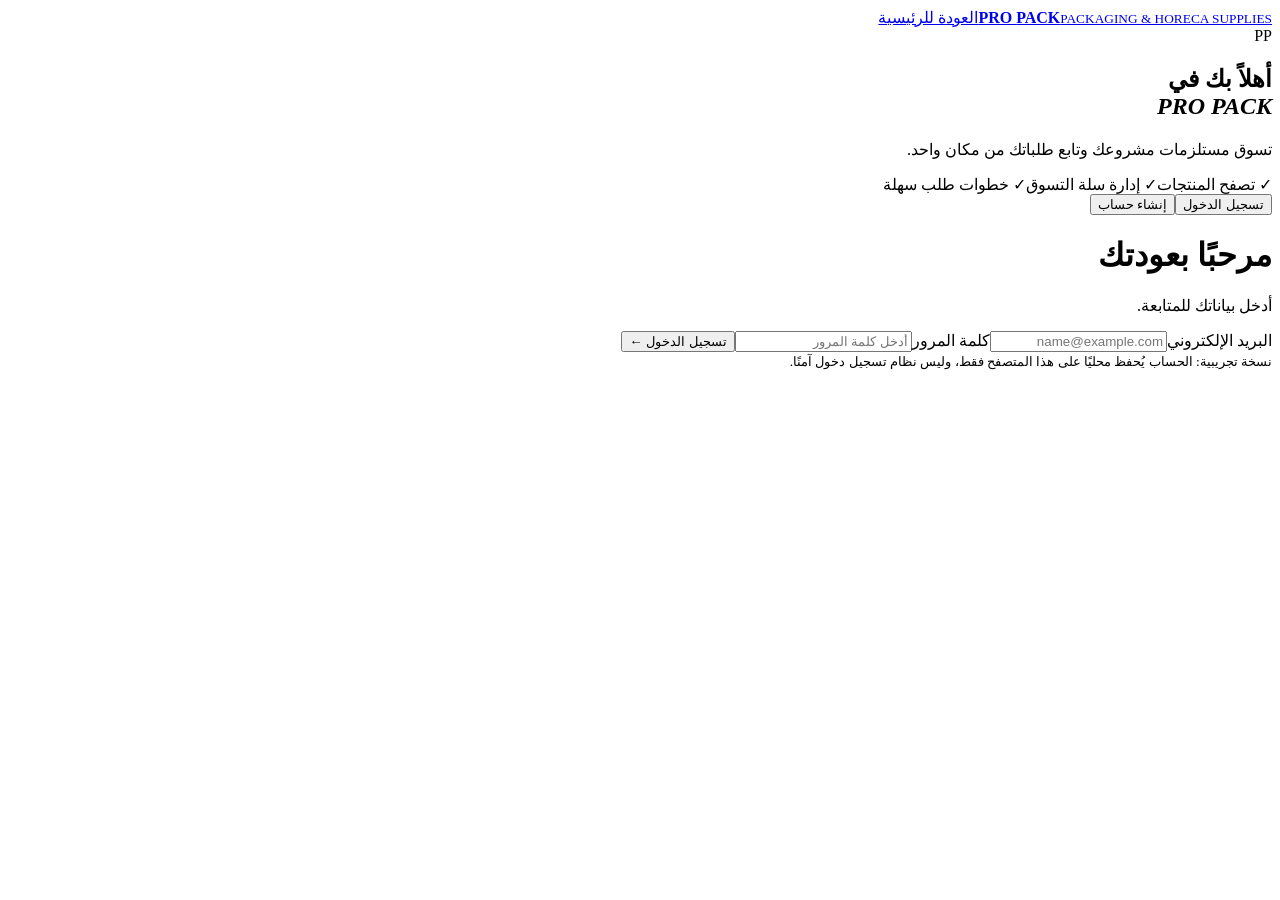
==== login.html @ 8cf64fc1 "Add files via upload" ====
<!DOCTYPE html><html lang="ar" dir="rtl"><head><meta charset="UTF-8"><meta name="viewport" content="width=device-width,initial-scale=1"><title>تسجيل الدخول | PRO PACK</title><link rel="stylesheet" href="assets/style.css"></head><body class="auth-body"><header class="auth-header"><a class="logo" href="index.html"><span class="logo-cube"><i></i><i></i><i></i></span><span><strong>PRO <b>PACK</b></strong><small>PACKAGING & HORECA SUPPLIES</small></span></a><a href="index.html">العودة للرئيسية</a></header><main class="auth-main"><div class="auth-decoration"><div class="auth-brand-icon">PP</div><h2>أهلاً بك في<br><em>PRO PACK</em></h2><p>تسوق مستلزمات مشروعك وتابع طلباتك من مكان واحد.</p><div class="auth-points"><span>✓ تصفح المنتجات</span><span>✓ إدارة سلة التسوق</span><span>✓ خطوات طلب سهلة</span></div></div><div class="auth-card"><div class="auth-tabs"><button class="auth-tab active" data-tab="login">تسجيل الدخول</button><button class="auth-tab" data-tab="register">إنشاء حساب</button></div><form id="loginForm"><h1>مرحبًا بعودتك</h1><p>أدخل بياناتك للمتابعة.</p><label>البريد الإلكتروني<input id="loginEmail" type="email" required placeholder="name@example.com"></label><label>كلمة المرور<input id="loginPassword" type="password" required minlength="4" placeholder="أدخل كلمة المرور"></label><button class="btn btn-blue full-btn" type="submit">تسجيل الدخول <b>←</b></button><div class="form-message" id="loginMessage"></div><small class="demo-warning">نسخة تجريبية: الحساب يُحفظ محليًا على هذا المتصفح فقط، وليس نظام تسجيل دخول آمنًا.</small></form><form id="registerForm" hidden><h1>إنشاء حساب جديد</h1><p>أنشئ حسابًا لتجربة واجهة المتجر.</p><label>الاسم الكامل<input id="registerName" required placeholder="اسمك أو اسم النشاط"></label><label>البريد الإلكتروني<input id="registerEmail" type="email" required placeholder="name@example.com"></label><label>كلمة المرور<input id="registerPassword" type="password" required minlength="4" placeholder="أربع خانات على الأقل"></label><button class="btn btn-blue full-btn" type="submit">إنشاء الحساب <b>←</b></button><div class="form-message" id="registerMessage"></div><small class="demo-warning">لإطلاق حقيقي، يجب ربط تسجيل الحسابات بخادم وقاعدة بيانات آمنة.</small></form></div></main><script src="assets/store.js"></script><script src="assets/auth.js"></script></body></html>
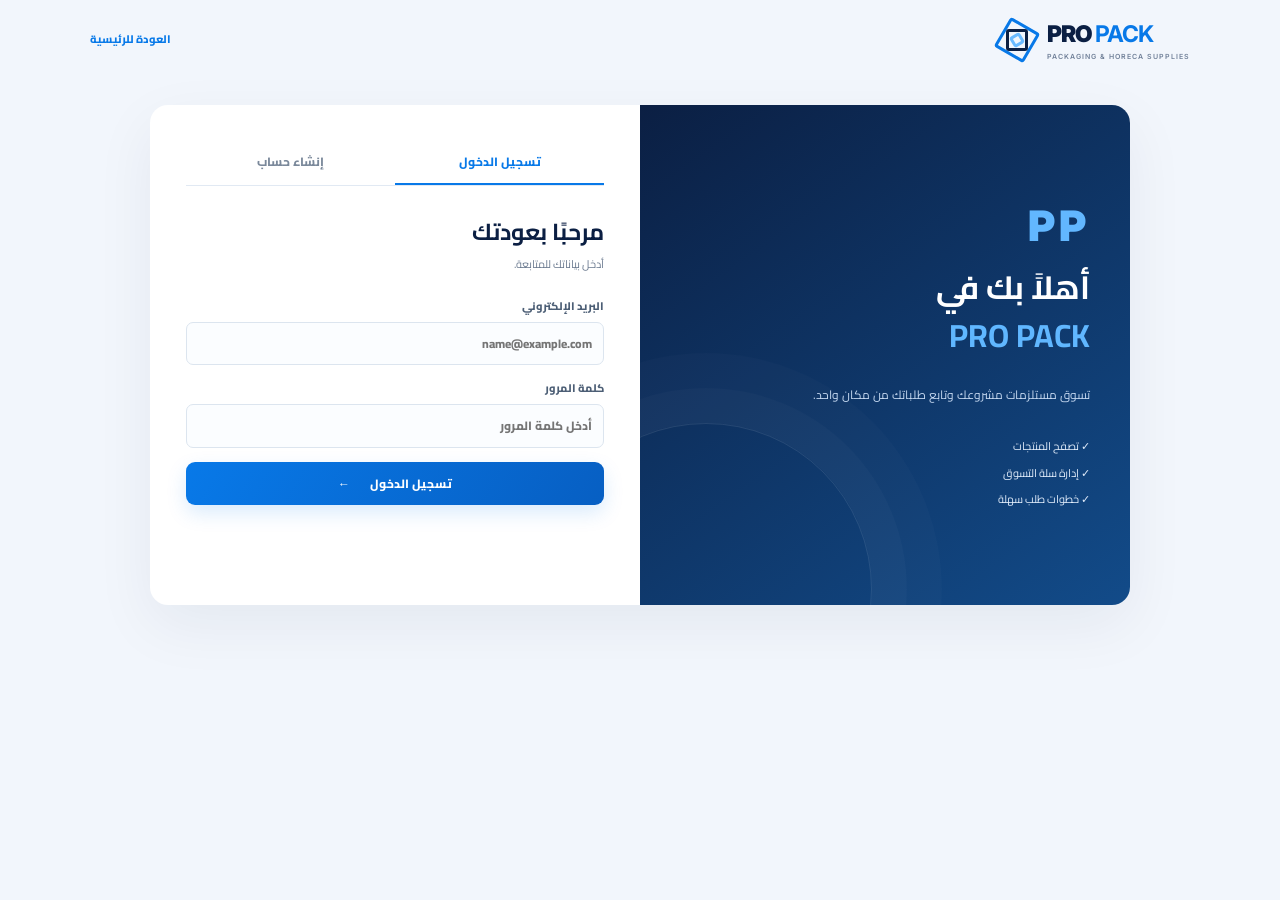
==== commit 470a0a86: "Change password minlength to 6 characters Updated password minlength requirement for login and regis" ====
--- a/login.html
+++ b/login.html
@@ -1 +1 @@
-<!DOCTYPE html><html lang="ar" dir="rtl"><head><meta charset="UTF-8"><meta name="viewport" content="width=device-width,initial-scale=1"><title>تسجيل الدخول | PRO PACK</title><link rel="stylesheet" href="assets/style.css"></head><body class="auth-body"><header class="auth-header"><a class="logo" href="index.html"><span class="logo-cube"><i></i><i></i><i></i></span><span><strong>PRO <b>PACK</b></strong><small>PACKAGING & HORECA SUPPLIES</small></span></a><a href="index.html">العودة للرئيسية</a></header><main class="auth-main"><div class="auth-decoration"><div class="auth-brand-icon">PP</div><h2>أهلاً بك في<br><em>PRO PACK</em></h2><p>تسوق مستلزمات مشروعك وتابع طلباتك من مكان واحد.</p><div class="auth-points"><span>✓ تصفح المنتجات</span><span>✓ إدارة سلة التسوق</span><span>✓ خطوات طلب سهلة</span></div></div><div class="auth-card"><div class="auth-tabs"><button class="auth-tab active" data-tab="login">تسجيل الدخول</button><button class="auth-tab" data-tab="register">إنشاء حساب</button></div><form id="loginForm"><h1>مرحبًا بعودتك</h1><p>أدخل بياناتك للمتابعة.</p><label>البريد الإلكتروني<input id="loginEmail" type="email" required placeholder="name@example.com"></label><label>كلمة المرور<input id="loginPassword" type="password" required minlength="4" placeholder="أدخل كلمة المرور"></label><button class="btn btn-blue full-btn" type="submit">تسجيل الدخول <b>←</b></button><div class="form-message" id="loginMessage"></div><small class="demo-warning">نسخة تجريبية: الحساب يُحفظ محليًا على هذا المتصفح فقط، وليس نظام تسجيل دخول آمنًا.</small></form><form id="registerForm" hidden><h1>إنشاء حساب جديد</h1><p>أنشئ حسابًا لتجربة واجهة المتجر.</p><label>الاسم الكامل<input id="registerName" required placeholder="اسمك أو اسم النشاط"></label><label>البريد الإلكتروني<input id="registerEmail" type="email" required placeholder="name@example.com"></label><label>كلمة المرور<input id="registerPassword" type="password" required minlength="4" placeholder="أربع خانات على الأقل"></label><button class="btn btn-blue full-btn" type="submit">إنشاء الحساب <b>←</b></button><div class="form-message" id="registerMessage"></div><small class="demo-warning">لإطلاق حقيقي، يجب ربط تسجيل الحسابات بخادم وقاعدة بيانات آمنة.</small></form></div></main><script src="assets/store.js"></script><script src="assets/auth.js"></script></body></html>+<!DOCTYPE html><html lang="ar" dir="rtl"><head><meta charset="UTF-8"><meta name="viewport" content="width=device-width,initial-scale=1"><title>تسجيل الدخول | PRO PACK</title><link rel="stylesheet" href="assets/style.css"></head><body class="auth-body"><header class="auth-header"><a class="logo" href="index.html"><span class="logo-cube"><i></i><i></i><i></i></span><span><strong>PRO <b>PACK</b></strong><small>PACKAGING & HORECA SUPPLIES</small></span></a><a href="index.html">العودة للرئيسية</a></header><main class="auth-main"><div class="auth-decoration"><div class="auth-brand-icon">PP</div><h2>أهلاً بك في<br><em>PRO PACK</em></h2><p>تسوق مستلزمات مشروعك وتابع طلباتك من مكان واحد.</p><div class="auth-points"><span>✓ تصفح المنتجات</span><span>✓ إدارة سلة التسوق</span><span>✓ خطوات طلب سهلة</span></div></div><div class="auth-card"><div class="auth-tabs"><button class="auth-tab active" data-tab="login">تسجيل الدخول</button><button class="auth-tab" data-tab="register">إنشاء حساب</button></div><form id="loginForm"><h1>مرحبًا بعودتك</h1><p>أدخل بياناتك للمتابعة.</p><label>البريد الإلكتروني<input id="loginEmail" type="email" required placeholder="name@example.com"></label><label>كلمة المرور<input id="loginPassword" type="password" required minlength="6" placeholder="أدخل كلمة المرور"></label><button class="btn btn-blue full-btn" type="submit">تسجيل الدخول <b>←</b></button><div class="form-message" id="loginMessage"></div></form><form id="registerForm" hidden><h1>إنشاء حساب جديد</h1><p>أنشئ حسابًا لتتابع طلباتك بسهولة.</p><label>الاسم الكامل<input id="registerName" required placeholder="اسمك أو اسم النشاط"></label><label>البريد الإلكتروني<input id="registerEmail" type="email" required placeholder="name@example.com"></label><label>كلمة المرور<input id="registerPassword" type="password" required minlength="6" placeholder="6 خانات على الأقل"></label><button class="btn btn-blue full-btn" type="submit">إنشاء الحساب <b>←</b></button><div class="form-message" id="registerMessage"></div></form></div></main><script src="assets/store.js"></script><script src="assets/auth.js"></script></body></html>
--- a/assets/style.css
+++ b/assets/style.css
@@ -0,0 +1,5 @@
+@import url('https://fonts.googleapis.com/css2?family=Cairo:wght@400;500;600;700;800;900&family=Inter:wght@400;500;600;700;800;900&display=swap');
+:root{--navy:#0b1f43;--navy2:#14345f;--blue:#0879e8;--blue2:#36a5ff;--ink:#17263c;--muted:#6c7b90;--pale:#f3f7fc;--line:#e1e9f3;--green:#168653;--shadow:0 16px 45px #0b1f4310}*{box-sizing:border-box}body{margin:0;color:var(--ink);font-family:'Cairo',sans-serif;line-height:1.8;background:#fff}a{color:inherit;text-decoration:none}button,input,select,textarea{font:inherit}.container{width:min(1180px,calc(100% - 36px));margin:auto}.announcement{background:var(--navy);color:#d9e8fb;text-align:center;padding:6px 12px;font-size:11px;font-weight:600}.announcement span{color:#65b8ff}.announcement-sep{margin:0 9px;color:#55739c}.site-header{background:#fff;position:sticky;top:0;z-index:40;box-shadow:0 3px 18px #102d5a08}.header-top{min-height:82px;display:flex;align-items:center;gap:25px}.logo{display:flex;align-items:center;gap:10px;direction:ltr;flex-shrink:0}.logo-cube{width:40px;height:40px;position:relative;display:inline-block;transform:rotate(30deg)}.logo-cube i{position:absolute;inset:3px;border:3px solid var(--blue);border-radius:3px}.logo-cube i:nth-child(2){inset:9px;border-color:var(--navy);transform:rotate(60deg)}.logo-cube i:nth-child(3){inset:14px;border-color:#6abaff;transform:rotate(30deg)}.logo>span:last-child{display:flex;flex-direction:column;line-height:1.15}.logo strong{font:900 23px 'Inter',sans-serif;letter-spacing:-1px;color:var(--navy)}.logo strong b{color:var(--blue)}.logo small{font:600 7px 'Inter',sans-serif;letter-spacing:1px;color:#718199;margin-top:4px;white-space:nowrap}.search{display:flex;flex:1;min-width:80px;border:1px solid #d9e3ef;border-radius:10px;overflow:hidden;background:#f8fafd;height:44px}.search input{border:0;outline:0;background:transparent;min-width:0;flex:1;padding:0 14px;font-size:12px}.search button{width:48px;border:0;background:var(--blue);color:white;font-size:26px;cursor:pointer}.header-actions{display:flex;gap:20px}.account,.cart-action{display:flex;align-items:center;gap:7px;white-space:nowrap}.action-icon{font-size:22px;color:var(--blue)}.header-actions small,.header-actions b{display:block;line-height:1.4}.header-actions small{font-size:10px;color:#7b899b}.header-actions b{font-size:12px;color:var(--navy)}.header-actions em{font-style:normal;background:var(--blue);color:#fff;border-radius:12px;padding:0 6px;font-size:10px}.main-nav{border-top:1px solid #f0f3f8;border-bottom:1px solid #e8edf4}.nav-inner{display:flex;align-items:center;gap:27px;min-height:44px;overflow-x:auto;white-space:nowrap}.nav-inner a{font-size:11px;font-weight:700;color:#596980}.nav-inner a:hover,.nav-inner .nav-active{color:var(--blue)}.hero{background:linear-gradient(110deg,#f1f7ff,#fff 55%,#eef5ff);overflow:hidden}.hero-inner{display:grid;grid-template-columns:1fr 1fr;align-items:center;gap:30px;min-height:430px;padding:48px 0}.hero-copy h1{font-size:clamp(36px,4.5vw,56px);line-height:1.35;letter-spacing:-1.2px;color:var(--navy);margin:14px 0}.hero-copy h1 em,.section-title h2 em,.promo-inner h2 em{font-style:normal;color:var(--blue)}.hero-copy p{font-size:14px;color:var(--muted);max-width:510px;line-height:2.1}.pill{display:inline-flex;align-items:center;gap:8px;border:1px solid #d9eaff;background:#fff;border-radius:25px;padding:5px 12px;font-size:11px;font-weight:800;color:#27537f}.pill i{width:7px;height:7px;background:#19a76a;border-radius:50%}.hero-buttons{display:flex;gap:10px;flex-wrap:wrap;margin-top:20px}.btn{border:1px solid transparent;display:inline-flex;align-items:center;justify-content:center;gap:20px;border-radius:9px;padding:11px 17px;font-size:12px;font-weight:800;cursor:pointer;transition:.2s}.btn-blue{background:linear-gradient(120deg,var(--blue),#075fc3);color:white;box-shadow:0 8px 20px #0879e826}.btn-blue:hover{transform:translateY(-2px)}.btn-light,.btn-outline{background:white;color:var(--navy);border-color:#d9e3ef}.btn-light:hover,.btn-outline:hover{border-color:var(--blue);color:var(--blue)}.hero-notes{display:flex;gap:15px;flex-wrap:wrap;margin-top:24px;color:#64758b;font-size:10px}.hero-notes span:first-letter{color:var(--green)}.hero-picture{height:340px;position:relative;display:grid;place-items:center;direction:ltr}.hero-orbit{position:absolute;width:330px;height:330px;border:1px solid #d3e6fc;border-radius:50%;box-shadow:0 0 0 35px #eaf4ff80,0 0 0 70px #edf5ff70}.hero-card{position:relative;width:min(360px,85%);height:280px;border:1px solid #d8e5f4;border-radius:22px;background:linear-gradient(145deg,#fff,#f0f6ff);box-shadow:0 24px 60px #0b1f4317;transform:rotate(-3deg);overflow:hidden}.hero-card-label{position:absolute;top:17px;left:20px;color:#91a8c4;font:800 9px 'Inter',sans-serif;letter-spacing:2px}.hero-products{position:absolute;inset:40px 25px 42px;display:flex;align-items:center;justify-content:center;gap:15px}.hero-cup{position:relative;width:92px;height:135px;background:linear-gradient(90deg,#fff,#dce7f4);border:1px solid #c5d5e8;border-radius:5px 5px 17px 17px;box-shadow:8px 13px 20px #0b1f4317;display:grid;place-items:center}.hero-cup:before{content:"";position:absolute;top:-8px;left:-4px;right:-4px;height:15px;border-radius:50%;background:#fff;border:1px solid #c5d5e8}.hero-cup i{position:absolute;top:40px;left:0;right:0;height:35px;background:var(--navy);transform:skewY(-4deg)}.hero-cup b{position:relative;color:white;font:900 11px/1.2 'Inter',sans-serif;text-align:center}.hero-sugar{height:95px;width:31px;display:grid;place-items:center;background:white;border:1px solid #e4d9c5;color:#bd9453;font:700 7px 'Inter',sans-serif;writing-mode:vertical-rl;box-shadow:4px 8px 12px #0b1f4310}.hero-straws{display:flex;gap:4px;height:110px;align-items:center}.hero-straws i{width:5px;height:100px;border-radius:3px;background:#4ba3ed;transform:rotate(8deg)}.hero-straws i:nth-child(2){background:#ef9ca9;transform:rotate(-7deg)}.hero-straws i:nth-child(3){background:#e7be64}.hero-straws i:nth-child(4){background:#8cc9b1;transform:rotate(-4deg)}.hero-napkins{position:absolute;bottom:4px;right:4px;width:65px;height:37px}.hero-napkins i{position:absolute;inset:calc(var(--i,0)*4px) 0 auto;height:34px;background:#fff;border:1px solid #dce4ef;border-radius:3px}.hero-napkins i:nth-child(1){--i:0}.hero-napkins i:nth-child(2){--i:1}.hero-napkins i:nth-child(3){--i:2}.hero-spoon{position:absolute;bottom:7px;left:10px;color:#9bb3d0;font-size:29px}.hero-card-bottom{position:absolute;bottom:0;left:0;right:0;background:white;border-top:1px solid #e7eef7;padding:10px 18px;display:flex;justify-content:space-between;align-items:center}.hero-card-bottom b{font:900 14px 'Inter',sans-serif;color:var(--navy);letter-spacing:1px}.hero-card-bottom span{font:600 6px 'Inter',sans-serif;letter-spacing:1px;color:#8295ae}.floating-label{position:absolute;background:#fff;border:1px solid #e0eafa;border-radius:8px;box-shadow:0 8px 25px #0b1f4310;padding:7px 11px;color:#3c5e85;font:800 8px 'Inter',sans-serif;letter-spacing:1px}.label-one{top:44px;right:15px}.label-two{bottom:35px;left:8px}.ticker-wrap{overflow:hidden;background:var(--navy);color:#e4efff}.ticker{overflow:hidden}.ticker-track{width:max-content;display:flex;align-items:center;gap:25px;padding:10px 0;animation:scrollticker 35s linear infinite;direction:ltr}.ticker-track span{font-size:12px;font-weight:700;white-space:nowrap}.ticker-track b{color:#54adff}@keyframes scrollticker{from{transform:translateX(0)}to{transform:translateX(-50%)}}.section{padding:70px 0}.section-title{display:flex;align-items:end;justify-content:space-between;gap:20px;margin-bottom:26px}.eyebrow{font-size:11px;color:var(--blue);font-weight:900}.section-title h2{font-size:clamp(26px,3vw,36px);color:var(--navy);line-height:1.45;margin:5px 0 0}.text-link{color:var(--blue);font-size:12px;font-weight:800;white-space:nowrap}.category-grid{display:grid;grid-template-columns:repeat(5,1fr);gap:15px}.category-card{position:relative;border:1px solid var(--line);border-radius:14px;padding:13px 13px 16px;transition:.2s;overflow:hidden;min-width:0}.category-card:hover{transform:translateY(-4px);box-shadow:var(--shadow);border-color:#c6defa}.cat-visual{height:125px;display:grid;place-items:center;border-radius:10px;margin-bottom:12px;overflow:hidden}.cat-cups .cat-visual{background:#eaf3ff}.cat-sugar .cat-visual{background:#fff5e2}.cat-straws .cat-visual{background:#edf2ff}.cat-paper .cat-visual{background:#f1f5f9}.cat-takeaway .cat-visual{background:#e7f6f1}.category-card>strong{display:block;color:var(--navy);font-size:13px}.category-card>small{display:block;color:#7a899e;font-size:10px;line-height:1.7;margin-top:3px}.cat-arrow{position:absolute;left:14px;bottom:15px;color:var(--blue)}.cup-illustration{position:relative;width:56px;height:74px;background:linear-gradient(90deg,#fff,#dce7f4);border:1px solid #c5d5e8;border-radius:3px 3px 12px 12px;box-shadow:7px 8px 13px #0b1f4314;display:grid;place-items:center}.cup-illustration:before{content:"";position:absolute;top:-5px;left:-4px;right:-4px;height:11px;background:white;border:1px solid #c5d5e8;border-radius:50%}.cup-illustration:after{content:"";position:absolute;top:22px;left:0;right:0;height:22px;background:var(--navy)}.cup-illustration b{position:relative;z-index:2;color:white;font:900 9px 'Inter',sans-serif}.sugar-illustration{width:40px;height:85px;background:#fff;border:1px solid #ead9b8;box-shadow:7px 8px 12px #87672a15;display:grid;place-items:center;color:#b68c45;font:700 7px 'Inter',sans-serif;writing-mode:vertical-rl}.straw-illustration{height:85px;display:flex;gap:6px;align-items:center}.straw-illustration b{display:block;width:7px;height:80px;border-radius:5px;background:#4ba3ed;transform:rotate(8deg)}.straw-illustration b:nth-child(2){background:#ef9ca9;transform:rotate(-7deg)}.straw-illustration b:nth-child(3){background:#e7be64;transform:rotate(4deg)}.straw-illustration b:nth-child(4){background:#8cc9b1;transform:rotate(-4deg)}.napkin-illustration{width:90px;height:54px;position:relative}.napkin-illustration b{position:absolute;inset:calc(var(--i,0)*5px) 0 auto;height:47px;background:#fff;border:1px solid #d7e1ec;border-radius:3px;box-shadow:0 3px 5px #0b1f430a}.napkin-illustration b:nth-child(1){--i:0}.napkin-illustration b:nth-child(2){--i:1}.napkin-illustration b:nth-child(3){--i:2}.box-illustration{width:78px;height:58px;display:grid;place-items:center;background:linear-gradient(145deg,#fff,#cce8df);border:2px solid #93c8b9;transform:skewY(-7deg);box-shadow:8px 8px 12px #0b1f4310}.box-illustration b{font:800 10px/1.1 'Inter',sans-serif;text-align:center;color:#277c68}.featured-section{background:#f8fafd}.carousel-controls{display:flex;gap:8px}.carousel-controls button{width:35px;height:35px;border:1px solid #dce6f2;background:white;color:var(--navy);border-radius:9px;cursor:pointer}.carousel-controls button:hover{background:var(--navy);color:white}.product-grid{display:grid;grid-template-columns:repeat(4,minmax(0,1fr));gap:17px}.product-card{border:1px solid #e3eaf3;border-radius:13px;background:#fff;overflow:hidden;transition:.22s;min-width:0}.product-card:hover{transform:translateY(-4px);box-shadow:var(--shadow);border-color:#c8def8}.product-art{height:165px;position:relative;display:grid;place-items:center;overflow:hidden}.product-art small{position:absolute;bottom:9px;left:0;right:0;text-align:center;color:#8494a8;font:700 7px 'Inter',sans-serif;letter-spacing:1.5px}.product-art .badge{position:absolute;top:9px;right:9px;background:#fff;color:var(--blue);border:1px solid #dcecff;border-radius:5px;font-size:9px;padding:2px 7px;z-index:2}.art-cups{background:#eaf3ff}.art-cold{background:#e8f8ff}.art-sugar{background:#fff5e2}.art-stirrers{background:#f1f4f9}.art-straws{background:#edf1ff}.art-paper{background:#f0f5fa}.art-takeaway{background:#e7f6f1}.art-lids{background:#f1f4fa}.draw-cup{width:63px;height:86px;position:relative;background:linear-gradient(90deg,#fff,#dce7f4);border:1px solid #c5d5e8;border-radius:3px 3px 13px 13px;box-shadow:7px 10px 14px #0b1f4317;display:grid;place-items:center}.draw-cup:before{content:"";position:absolute;top:-6px;left:-4px;right:-4px;height:12px;border-radius:50%;background:white;border:1px solid #c5d5e8}.draw-cup:after{content:"";position:absolute;top:27px;left:0;right:0;height:24px;background:var(--navy)}.draw-cup b{position:relative;z-index:2;color:white;font:900 8px 'Inter',sans-serif}.draw-cup.cold{height:88px;clip-path:polygon(0 0,100% 0,83% 100%,17% 100%);border-radius:0;background:linear-gradient(90deg,#fff,#bcdfff)}.draw-sachets{display:flex;gap:5px;align-items:center}.draw-sachets i{width:21px;height:69px;background:#fff;border:1px solid #e4d7c0;display:grid;place-items:center;color:#b68c45;font:700 5px 'Inter',sans-serif;writing-mode:vertical-rl;box-shadow:3px 5px 8px #0b1f4310}.draw-sachets i:nth-child(2){height:80px}.draw-spoons{display:flex;gap:9px}.draw-spoons i{width:6px;height:84px;border-radius:5px;background:linear-gradient(90deg,#fff,#b9c5d4);border:1px solid #b6c4d5;position:relative}.draw-spoons i:before{content:"";position:absolute;width:15px;height:19px;border-radius:50% 50% 45% 45%;border:1px solid #b6c4d5;background:#fff;top:-12px;left:-5px}.draw-straws{display:flex;gap:5px;align-items:center}.draw-straws i{height:80px;width:6px;border-radius:5px;background:#4ba3ed;transform:rotate(8deg)}.draw-straws i:nth-child(2){background:#ef9ca9;transform:rotate(-8deg)}.draw-straws i:nth-child(3){background:#e7be64}.draw-straws i:nth-child(4){background:#8cc9b1;transform:rotate(-4deg)}.draw-napkins{width:86px;height:45px;position:relative}.draw-napkins i{position:absolute;inset:calc(var(--i,0)*5px) 0 auto;height:42px;background:white;border:1px solid #d9e1eb;border-radius:3px}.draw-napkins i:nth-child(1){--i:0}.draw-napkins i:nth-child(2){--i:1}.draw-napkins i:nth-child(3){--i:2}.draw-box{width:95px;height:64px;background:linear-gradient(145deg,#fff,#d2eae3);border:2px solid #94c8ba;display:grid;place-items:center;transform:skewY(-7deg);color:#287b68;font:800 10px/1.2 'Inter',sans-serif;text-align:center}.draw-lid{width:85px;height:28px;border-radius:50%;background:linear-gradient(#fff,#dce6f1);border:2px solid #b9cadf;box-shadow:0 13px 0 -4px #d5e1ee}.product-details{padding:13px}.product-cat{font-size:9px;color:var(--blue);font-weight:800}.product-details h3{font-size:12px;color:var(--navy);line-height:1.8;margin:3px 0 7px;min-height:43px}.product-rating{font-size:10px;color:#d59b28;margin-bottom:5px}.product-rating span{color:#8b98a9;margin-right:5px}.price-line{display:flex;align-items:baseline;gap:4px;color:var(--navy);margin-bottom:9px}.price-line strong{font-size:16px;font-weight:900}.price-line small{font-size:10px;color:#8290a3}.product-actions{display:flex;gap:6px}.add-cart{flex:1;border:1px solid var(--blue);background:var(--blue);color:white;border-radius:7px;padding:7px 5px;font-size:10px;font-weight:800;cursor:pointer}.add-cart:hover{background:#0564c2}.details-btn{border:1px solid #dfe7f0;background:white;border-radius:7px;padding:6px 9px;color:#4d6078;cursor:pointer}.center-action{text-align:center;margin-top:28px}.promo-section{background:linear-gradient(110deg,#091a38,#0c2b57);color:white;overflow:hidden}.promo-inner{display:flex;align-items:center;justify-content:space-between;gap:30px;padding:54px 0;position:relative}.eyebrow.light{color:#85c6ff}.promo-inner h2{font-size:34px;line-height:1.5;margin:9px 0}.promo-inner h2 em{color:#4eb0ff}.promo-inner p{color:#c0d1e7;font-size:12px;max-width:500px}.btn-white{background:#fff;color:var(--navy);margin-top:10px}.promo-mark{width:230px;height:170px;border:1px solid #ffffff28;border-radius:18px;display:flex;flex-direction:column;align-items:center;justify-content:center;transform:rotate(-5deg);background:linear-gradient(145deg,#ffffff10,#ffffff02);flex-shrink:0}.promo-mark span,.promo-mark b{font:900 38px 'Inter',sans-serif;line-height:1.05;letter-spacing:2px}.promo-mark span{color:#fff}.promo-mark b{color:#50aaff}.promo-mark small{font:700 7px 'Inter',sans-serif;letter-spacing:1.3px;color:#9bb7d8;margin-top:10px}.centered{justify-content:center;text-align:center}.steps-grid{display:grid;grid-template-columns:repeat(4,1fr);gap:20px}.step{position:relative;border:1px solid var(--line);border-radius:12px;padding:22px 18px}.step>span{position:absolute;left:15px;top:12px;color:#c4d9f1;font:900 22px 'Inter',sans-serif}.step-icon{width:42px;height:42px;background:#eaf4ff;border-radius:11px;display:grid;place-items:center;color:var(--blue);font-size:22px;margin-bottom:13px}.step h3{font-size:14px;color:var(--navy);margin:0 0 6px}.step p{font-size:11px;color:var(--muted);line-height:1.9;margin:0}.newsletter{background:#f1f6fc;border-top:1px solid #e4edf8}.newsletter-inner{display:flex;justify-content:space-between;align-items:center;gap:20px;padding:23px 0}.newsletter h3{font-size:17px;color:var(--navy);margin:0}.newsletter p{font-size:11px;color:var(--muted);margin:0}.footer{background:#07152e;color:#aebfd7}.footer-main{padding:28px 0;display:flex;justify-content:space-between;align-items:center;gap:20px;border-bottom:1px solid #ffffff15}.footer-logo strong{color:#fff}.footer-logo small{color:#8da3c1}.footer-main p{font-size:11px}.footer-links{display:flex;gap:17px;font-size:11px}.footer-links a:hover{color:#64b8ff}.footer-bottom{display:flex;justify-content:space-between;gap:15px;padding:13px 0;font-size:10px;color:#8296b5}.page-main{padding:28px 0 70px;min-height:65vh;background:#fbfcfe}.breadcrumbs{font-size:11px;color:#8a98aa;margin-bottom:20px}.breadcrumbs a{color:var(--blue)}.page-heading{display:flex;justify-content:space-between;align-items:end;gap:20px;margin-bottom:25px}.page-heading h1,.simple-title{font-size:32px;color:var(--navy);margin:4px 0}.page-heading p{font-size:12px;color:var(--muted);margin:0}.sort-box{display:flex;align-items:center;gap:8px;font-size:11px;color:var(--muted)}.sort-box select{border:1px solid var(--line);border-radius:7px;padding:8px;background:white;color:var(--navy)}.catalog-layout{display:grid;grid-template-columns:210px 1fr;gap:22px}.filters-panel{align-self:start;background:white;border:1px solid var(--line);border-radius:12px;padding:18px}.filters-panel h3{font-size:15px;color:var(--navy);margin:0 0 12px}.filter-option{display:flex;align-items:center;gap:8px;font-size:11px;padding:7px 0;color:#53647b;cursor:pointer}.filter-option input{accent-color:var(--blue)}.filter-help{border-top:1px solid var(--line);margin-top:14px;padding-top:14px}.filter-help b{font-size:12px;color:var(--navy)}.filter-help p{font-size:10px;color:var(--muted);line-height:1.9}.filter-help a{font-size:11px;color:var(--blue);font-weight:800}.results-line{display:flex;justify-content:space-between;gap:12px;color:#77869a;font-size:10px;margin-bottom:12px}.all-products-grid{grid-template-columns:repeat(3,minmax(0,1fr));gap:14px}.empty-state{background:#f0f5fb;border-radius:10px;padding:28px;text-align:center;color:var(--muted);font-size:13px}.simple-title{margin-bottom:22px}.cart-layout{display:grid;grid-template-columns:1fr 320px;gap:20px;align-items:start}.cart-items,.cart-summary,.checkout-form,.order-summary{background:white;border:1px solid var(--line);border-radius:12px;padding:20px}.cart-item{display:grid;grid-template-columns:90px 1fr auto;gap:15px;align-items:center;padding:14px 0;border-bottom:1px solid #edf1f6}.cart-item:first-child{padding-top:0}.cart-item:last-child{border-bottom:0;padding-bottom:0}.cart-item .product-art{height:85px;border-radius:8px}.cart-item h3{font-size:13px;color:var(--navy);margin:0 0 4px}.cart-item p{font-size:10px;color:var(--muted);margin:0}.qty-control{display:flex;align-items:center;gap:10px;margin-top:9px}.qty-control button{width:25px;height:25px;border:1px solid var(--line);background:white;border-radius:6px;cursor:pointer}.qty-control span{font-size:12px;font-weight:800}.cart-item-price{font-size:13px;font-weight:900;color:var(--navy);white-space:nowrap}.remove-item{border:0;background:none;color:#c14c54;font-size:10px;cursor:pointer;margin-top:5px}.cart-summary h3,.order-summary h3{margin:0 0 15px;color:var(--navy);font-size:17px}.summary-row{display:flex;justify-content:space-between;gap:12px;border-bottom:1px solid #edf1f6;padding:12px 0;font-size:11px;color:#66768b}.summary-row b{color:var(--navy)}.summary-total{font-size:14px;font-weight:900}.cart-summary .btn{width:100%;margin-top:16px}.summary-note{font-size:10px;color:#8a97a8;line-height:1.9}.empty-cart{background:white;border:1px solid var(--line);border-radius:12px;text-align:center;padding:45px 20px}.empty-cart .empty-icon{font-size:40px}.empty-cart h2{color:var(--navy);font-size:20px}.empty-cart p{color:var(--muted);font-size:12px}.checkout-steps{display:flex;align-items:center;gap:12px;color:#98a4b4;font-size:11px;margin-bottom:22px}.checkout-steps i{height:1px;width:40px;background:#dce5ef}.checkout-steps .done{color:var(--green)}.checkout-steps .current{color:var(--blue);font-weight:900}.checkout-layout{display:grid;grid-template-columns:1fr 320px;gap:20px;align-items:start}.checkout-form h2{font-size:18px;color:var(--navy);margin:0 0 4px}.checkout-form>p{font-size:11px;color:var(--muted);margin:0 0 20px}.checkout-form label,.auth-card label{display:grid;gap:5px;font-size:11px;font-weight:800;color:#4c5e75;margin-bottom:13px}.checkout-form input,.checkout-form textarea,.auth-card input{width:100%;border:1px solid #dce5ef;border-radius:7px;padding:10px 11px;font-size:12px;outline:none;background:#fbfdff}.checkout-form input:focus,.checkout-form textarea:focus,.auth-card input:focus{border-color:var(--blue)}.form-two{display:grid;grid-template-columns:1fr 1fr;gap:12px}.payment-title{border-top:1px solid var(--line);padding-top:17px;margin-top:20px!important}.payment-option{display:flex!important;align-items:center;gap:10px;border:1px solid #b8d9fb;background:#f4f9ff;border-radius:9px;padding:12px}.payment-option input{width:auto}.payment-option span{display:grid;flex:1}.payment-option b{font-size:12px;color:var(--navy)}.payment-option small{font-size:10px;color:var(--muted);font-weight:400}.payment-option strong{color:var(--blue);font:800 10px 'Inter',sans-serif}.full-btn{width:100%;border:0}.demo-warning{display:block;color:#9b7a38;font-size:10px;line-height:1.8;margin-top:12px}.form-message{font-size:11px;color:var(--green);margin-top:10px;line-height:1.8}.auth-body{background:#f2f6fc;min-height:100vh}.auth-header{height:80px;display:flex;align-items:center;justify-content:space-between;width:min(1100px,calc(100% - 36px));margin:auto}.auth-header>a:last-child{font-size:11px;color:var(--blue);font-weight:800}.auth-main{width:min(980px,calc(100% - 36px));margin:25px auto 60px;display:grid;grid-template-columns:1fr 1fr;min-height:500px;box-shadow:0 20px 60px #0b1f4310;border-radius:18px;overflow:hidden;background:white}.auth-decoration{background:linear-gradient(145deg,#0b1f43,#124b89);color:white;padding:50px 40px;display:flex;flex-direction:column;justify-content:center;position:relative;overflow:hidden}.auth-decoration:after{content:"";position:absolute;width:330px;height:330px;border:1px solid #ffffff19;border-radius:50%;bottom:-150px;left:-100px;box-shadow:0 0 0 35px #ffffff05,0 0 0 70px #ffffff04}.auth-brand-icon{font:900 42px 'Inter',sans-serif;color:#62b7ff;letter-spacing:4px}.auth-decoration h2{font-size:32px;line-height:1.5;margin:12px 0}.auth-decoration h2 em{font-style:normal;color:#60b7ff}.auth-decoration p{font-size:12px;color:#c5d8f0;line-height:2}.auth-points{display:grid;gap:7px;margin-top:18px;font-size:11px;color:#e2edfb}.auth-card{padding:36px}.auth-tabs{display:flex;border-bottom:1px solid var(--line);margin-bottom:25px}.auth-tab{flex:1;border:0;background:white;padding:10px;color:#7b899b;font-size:12px;font-weight:800;cursor:pointer;border-bottom:2px solid transparent}.auth-tab.active{color:var(--blue);border-color:var(--blue)}.auth-card h1{font-size:23px;color:var(--navy);margin:0}.auth-card form>p{font-size:11px;color:var(--muted);margin:3px 0 22px}.auth-card label{margin-bottom:14px}.auth-card .demo-warning{margin-top:15px}.auth-card [hidden]{display:none!important}
+@media(max-width:950px){.header-top{gap:12px}.header-actions{gap:10px}.category-grid{grid-template-columns:repeat(3,1fr)}.product-grid{grid-template-columns:repeat(3,minmax(0,1fr))}.all-products-grid{grid-template-columns:repeat(2,minmax(0,1fr))}.steps-grid{grid-template-columns:repeat(2,1fr)}.nav-inner{gap:18px}.cart-layout,.checkout-layout{grid-template-columns:1fr 280px}}
+@media(max-width:700px){.header-top{flex-wrap:wrap;padding:12px 0;gap:12px}.logo strong{font-size:21px}.search{order:3;flex-basis:100%}.header-actions{margin-right:auto}.header-actions small{display:none}.header-actions b{font-size:10px}.nav-inner{gap:18px}.hero-inner{grid-template-columns:1fr;padding:38px 0 25px}.hero-copy{text-align:center}.hero-copy .pill{margin:auto}.hero-copy p{margin-inline:auto}.hero-buttons,.hero-notes{justify-content:center}.hero-picture{height:300px}.section{padding:50px 0}.section-title{align-items:start}.category-grid{grid-template-columns:repeat(2,1fr)}.category-card:last-child{grid-column:span 2}.product-grid{grid-template-columns:repeat(2,minmax(0,1fr));gap:11px}.product-art{height:145px}.product-details{padding:10px}.product-details h3{font-size:11px}.price-line strong{font-size:14px}.promo-inner{padding:38px 0}.promo-mark{width:140px;height:125px}.promo-mark span,.promo-mark b{font-size:26px}.promo-mark small{font-size:5px}.promo-inner h2{font-size:26px}.steps-grid{gap:10px}.step{padding:16px 12px}.footer-main{flex-wrap:wrap}.footer-main p{width:100%;order:3;margin:0}.footer-links{flex-wrap:wrap}.catalog-layout{grid-template-columns:1fr}.filters-panel{display:grid;grid-template-columns:repeat(2,1fr);gap:2px}.filters-panel h3,.filter-help{grid-column:1/-1}.filters-panel h3{margin-bottom:4px}.cart-layout,.checkout-layout{grid-template-columns:1fr}.cart-summary{order:-1}.page-heading{align-items:start;flex-direction:column}.sort-box{align-self:stretch}.auth-main{grid-template-columns:1fr}.auth-decoration{padding:28px;min-height:220px}.auth-decoration h2{font-size:25px}.auth-points{grid-template-columns:repeat(3,1fr);font-size:9px}.auth-card{padding:25px}.footer-bottom{flex-wrap:wrap}}
+@media(max-width:430px){.container{width:calc(100% - 24px)}.header-actions{gap:8px}.action-icon{font-size:18px}.account,.cart-action{gap:4px}.logo-cube{width:32px;height:32px}.logo strong{font-size:18px}.logo small{font-size:6px}.hero-copy h1{font-size:34px}.hero-picture{transform:scale(.9);margin:-8px -10px}.category-grid{gap:9px}.cat-visual{height:105px}.category-card{padding:9px}.category-card>strong{font-size:11px}.category-card>small{font-size:9px}.product-grid{gap:8px}.product-art{height:125px}.product-details h3{min-height:40px}.add-cart{font-size:9px}.details-btn{padding:5px}.promo-mark{display:none}.newsletter-inner{align-items:start;flex-direction:column}.form-two{grid-template-columns:1fr}.cart-item{grid-template-columns:68px 1fr;gap:10px}.cart-item-price{grid-column:2}.cart-item .product-art{height:68px}.checkout-steps{gap:5px;font-size:9px}.checkout-steps i{width:18px}}
